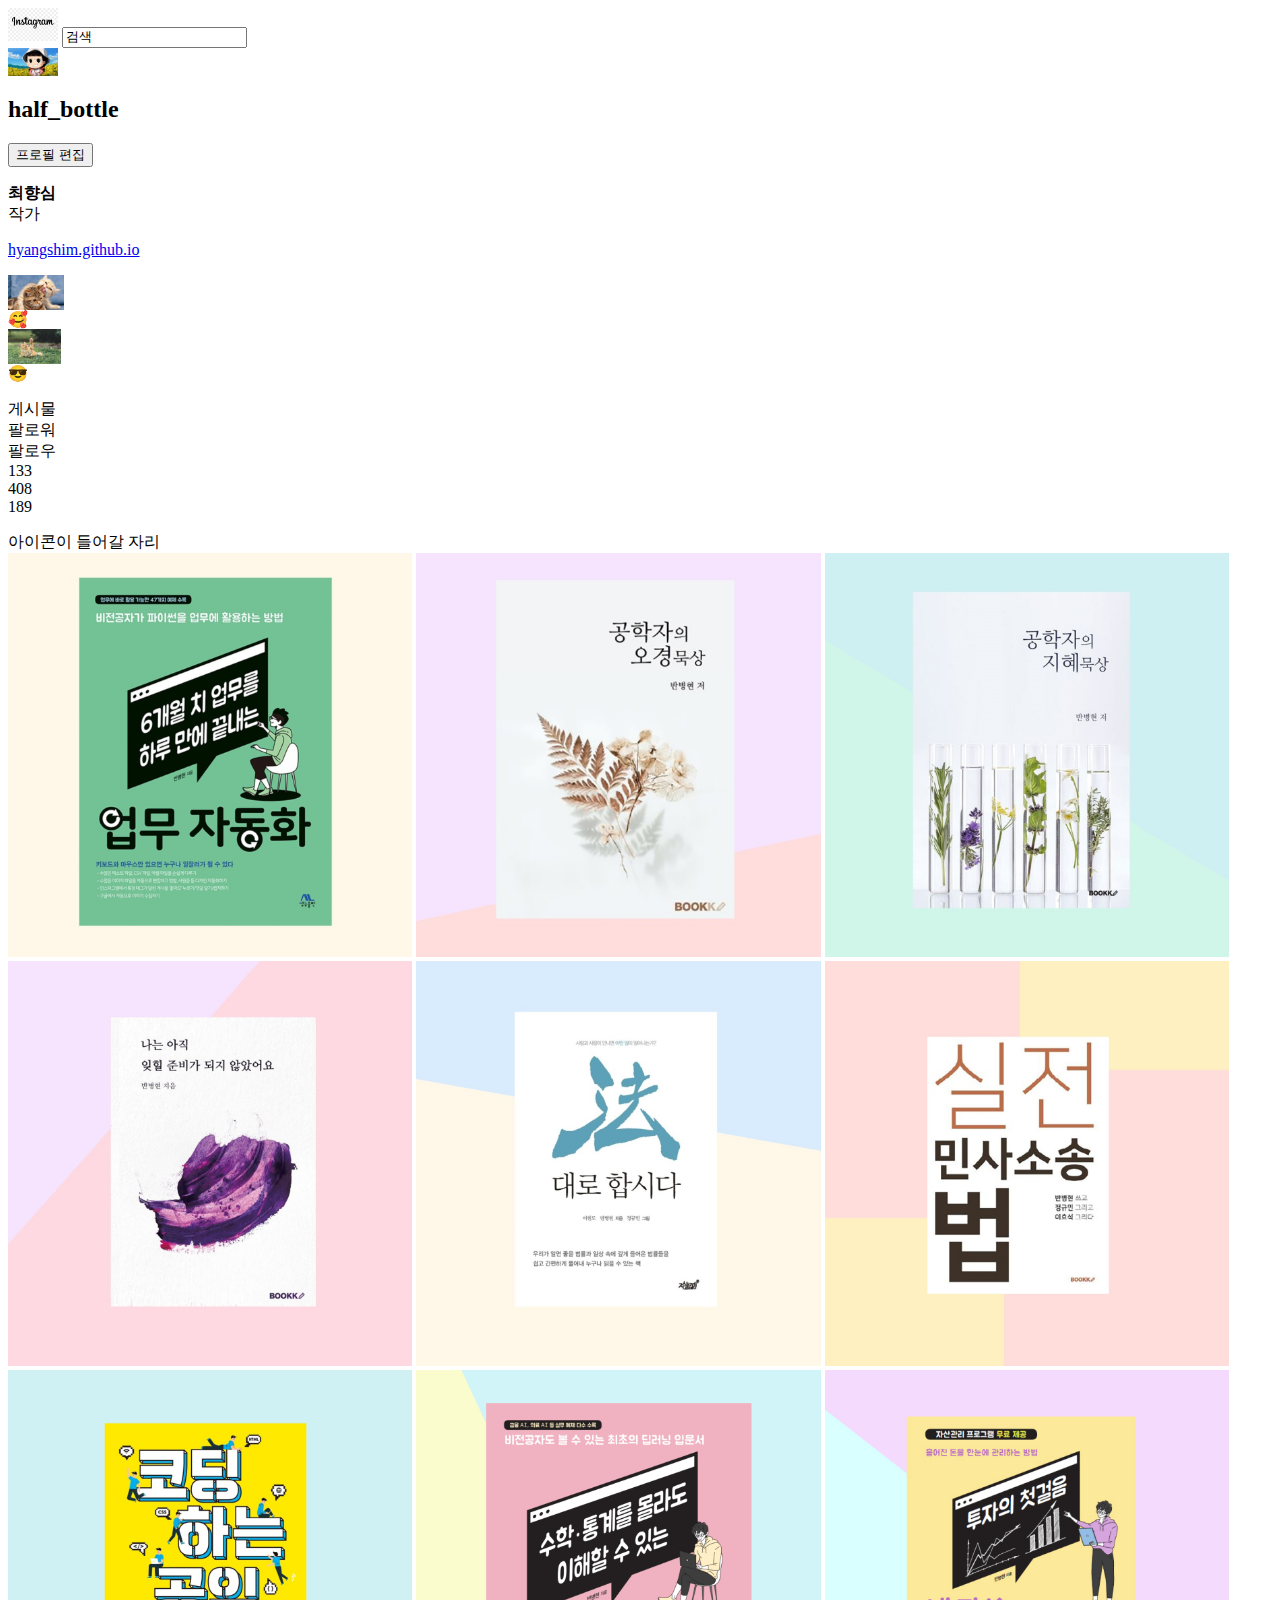
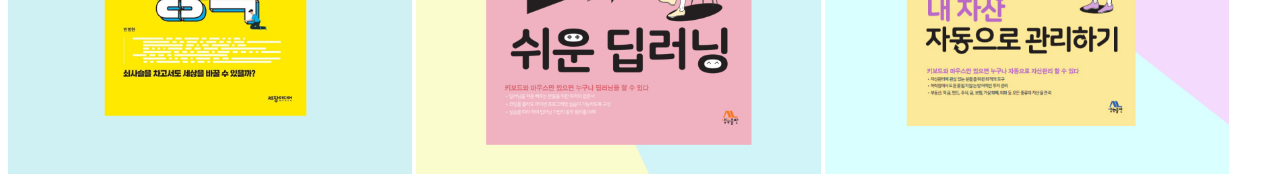
==== 01/프로젝트/index.html @ a9fc18d2 "인스타 뼈대 완성" ====
<html>

<head></head>

<body>
    <img src="img/로고이미지.jpg"" alt=" 로고이미지" width="50px">
    <input type="search" value="검색">
    <div>
        <img src="img/프로필.jpg"" alt=" 프로필 이미지" width="50px">
    </div>
    <div>

        <h2>half_bottle</h2>
        <button>프로필 편집</button>
    </div>
    <div>

        <p>
            <strong>
                최향심
            </strong><br />
            작가
        </p>
        <p>
            <a href="https://github.com/hyangshim">
                hyangshim.github.io
            </a>
    </div>
    </p>
    <div>
        <div>
            <img src="img/h1.jpg"" height=" 35px">
        </div>
        <div>
            🥰
        </div>
        <div>
            <img src="img/h2.jpg"" height=" 35px">
        </div>
        <div>
            😎
        </div>
    </div>
    <div>

        <p>
            게시물<br />
            팔로워<br />
            팔로우<br />
            133<br />
            408<br />
            189<br />
        </p>
    </div>
    <div>아이콘이 들어갈 자리</div>
    <div>
        <img src="img/thumbnails/1.jpg" width="32%">
        <img src="img/thumbnails/2.jpg" width="32%">
        <img src="img/thumbnails/3.jpg" width="32%">
        <img src="img/thumbnails/4.jpg" width="32%">
        <img src="img/thumbnails/5.jpg" width="32%">
        <img src="img/thumbnails/6.jpg" width="32%">
        <img src="img/thumbnails/7.jpg" width="32%">
        <img src="img/thumbnails/8.jpg" width="32%">
        <img src="img/thumbnails/9.jpg" width="32%">
    </div>
</body>


</html>
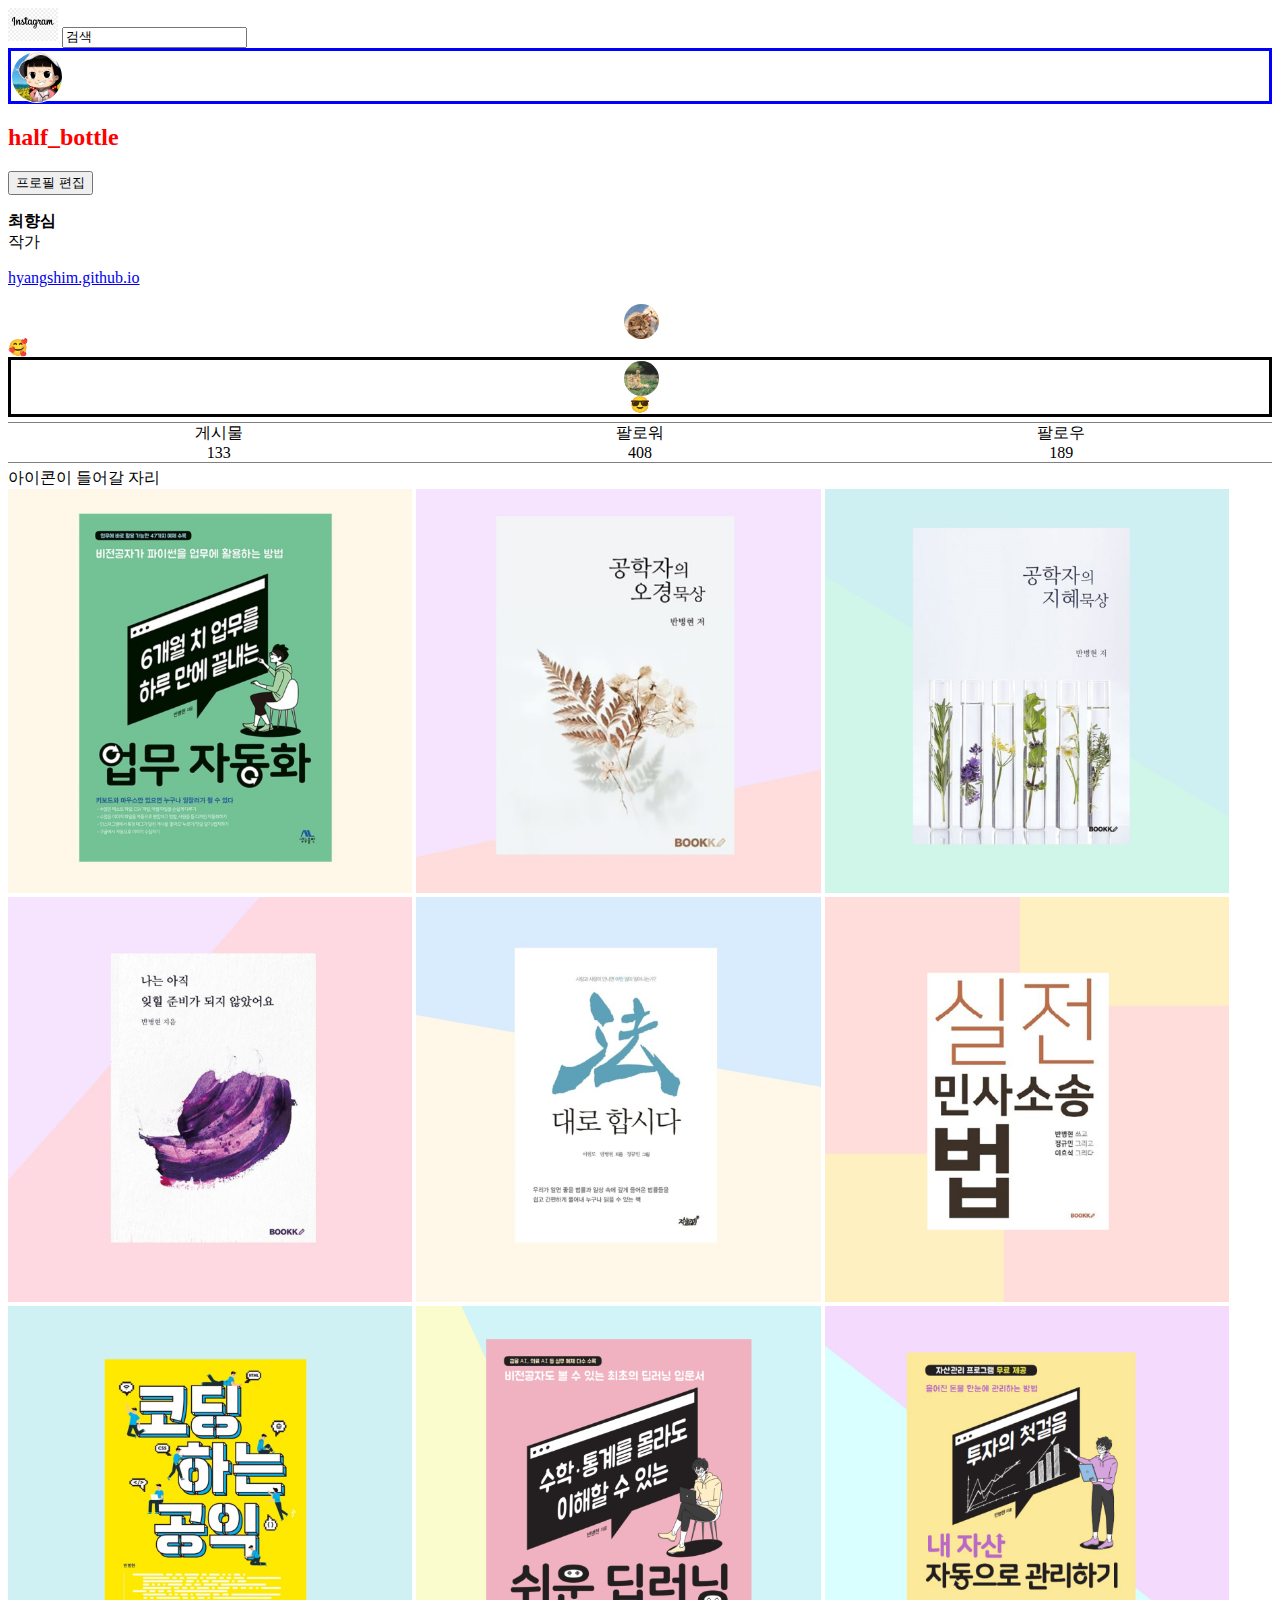
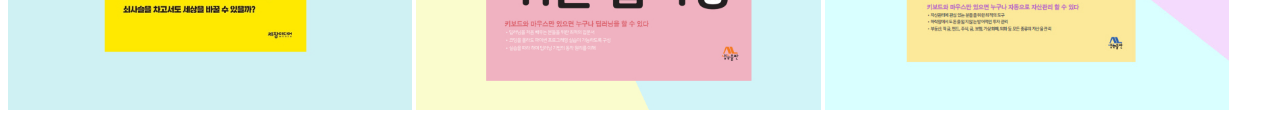
==== commit 48989273: "css 파일추가" ====
--- a/01/프로젝트/index.html
+++ b/01/프로젝트/index.html
@@ -1,20 +1,22 @@
 <html>
 
-<head></head>
+<head>
+    <link rel="stylesheet" href="style.css">
+</head>
 
 <body>
     <img src="img/로고이미지.jpg"" alt=" 로고이미지" width="50px">
     <input type="search" value="검색">
+        <div id="profile">
+            <div id="profile_pic">
+            <img class="circle_pic" src="img/프로필.jpg"" alt=" 프로필 이미지">
+        </div>
+    </div>
+        <div>
+            <h2>half_bottle</h2>
+            <button>프로필 편집</button>
+        </div>
     <div>
-        <img src="img/프로필.jpg"" alt=" 프로필 이미지" width="50px">
-    </div>
-    <div>
-
-        <h2>half_bottle</h2>
-        <button>프로필 편집</button>
-    </div>
-    <div>
-
         <p>
             <strong>
                 최향심
@@ -28,30 +30,39 @@
     </div>
     </p>
     <div>
-        <div>
-            <img src="img/h1.jpg"" height=" 35px">
+        <div class="highlight_area">
+            <div class="highlight_pic">
+                <img class="circle_pic" src="img/h1.jpg">
+            </div>
+            <div>
+                🥰
+            </div>
         </div>
-        <div>
-            🥰
-        </div>
-        <div>
-            <img src="img/h2.jpg"" height=" 35px">
-        </div>
-        <div>
-            😎
+        <div class="highlight">
+            <div class="highlight_pic">
+                <img class="circle_pic" src="img/h2.jpg">
+            </div>
+            <div>
+                😎
+            </div>
         </div>
     </div>
-    <div>
 
-        <p>
+    <div id="stat_bar">
+        <div class="stat">
             게시물<br />
+            133
+        </div>
+        <div class="stat">
             팔로워<br />
+            408
+        </div>
+        <div class="stat">
             팔로우<br />
-            133<br />
-            408<br />
-            189<br />
-        </p>
+            189
+        </div>
     </div>
+
     <div>아이콘이 들어갈 자리</div>
     <div>
         <img src="img/thumbnails/1.jpg" width="32%">
--- a/01/프로젝트/style.css
+++ b/01/프로젝트/style.css
@@ -0,0 +1,47 @@
+h2{
+    color: red;
+}
+.highlight{
+    border: solid;
+}
+#profile{
+    border: solid;
+    border-color: blue;
+}
+#stat_bar{
+    display: grid;
+    grid-template-columns: 1fr 1fr 1fr;
+    border-top: 1px solid gray;
+    border-bottom: 1px solid gray;
+
+    margin-bottom: 5px;
+    margin-top: 5px;
+}
+.stat{
+    text-align: center;
+}
+.circle_pic{
+    border: solid white 1px;
+    border-radius: 50%;
+    width: 100%;
+    height: 100%;
+    object-fit: cover;
+}
+#profile_pic{
+    width: 50px;
+    height: 50px;
+}
+.highlight_pic{
+    width: 35px;
+    height: 35px;
+    margin-left: auto;
+    margin-right: auto;
+}
+
+#highlight_area{
+    display: grid;
+    grid-template-columns: 1fr 1fr;
+}
+.highlight{
+    text-align: center;
+}